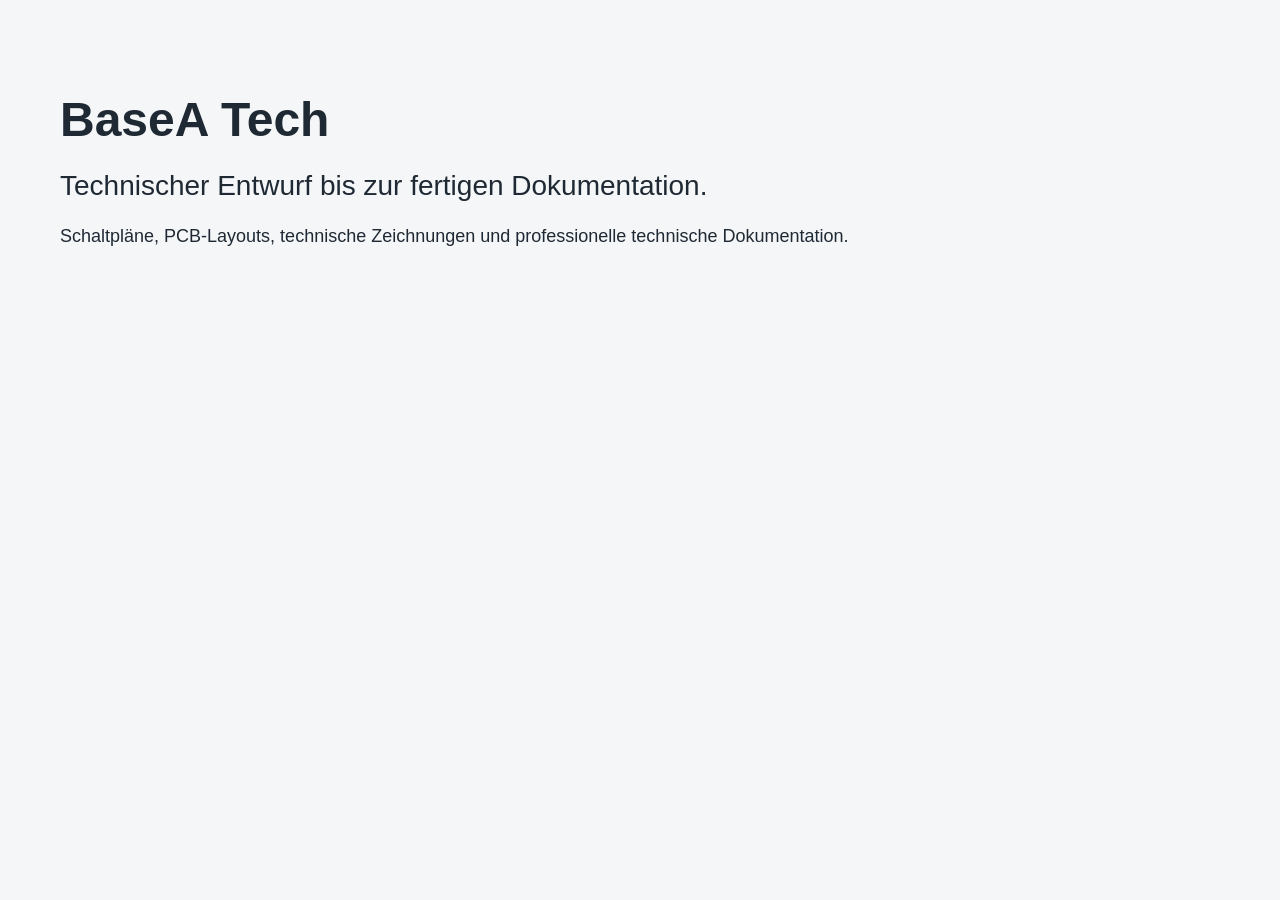
==== index.html @ b25e8784 "Initial website" ====
<!DOCTYPE html>
<html lang="de">
<head>
    <meta charset="UTF-8">
    <meta name="viewport" content="width=device-width, initial-scale=1.0">
    <link rel="stylesheet" href="css/style.css">
    <title>BaseA Tech</title>
</head>

<body>

    <h1>BaseA Tech</h1>
    <h2>Technischer Entwurf bis zur fertigen Dokumentation.</h2>

    <p>
        Schaltpläne, PCB-Layouts, technische Zeichnungen
        und professionelle technische Dokumentation.
    </p>

</body>
</html>
---- css/style.css ----
body {
    margin: 0;
    font-family: Arial, sans-serif;
    background: #f4f6f8;
    color: #1f2933;
}

body {
    padding: 60px;
}

h1 {
    font-size: 48px;
    margin-bottom: 10px;
}

h2 {
    font-size: 28px;
    font-weight: normal;
    margin-bottom: 20px;
}

p {
    font-size: 18px;
    line-height: 1.6;
    max-width: 800px;
}
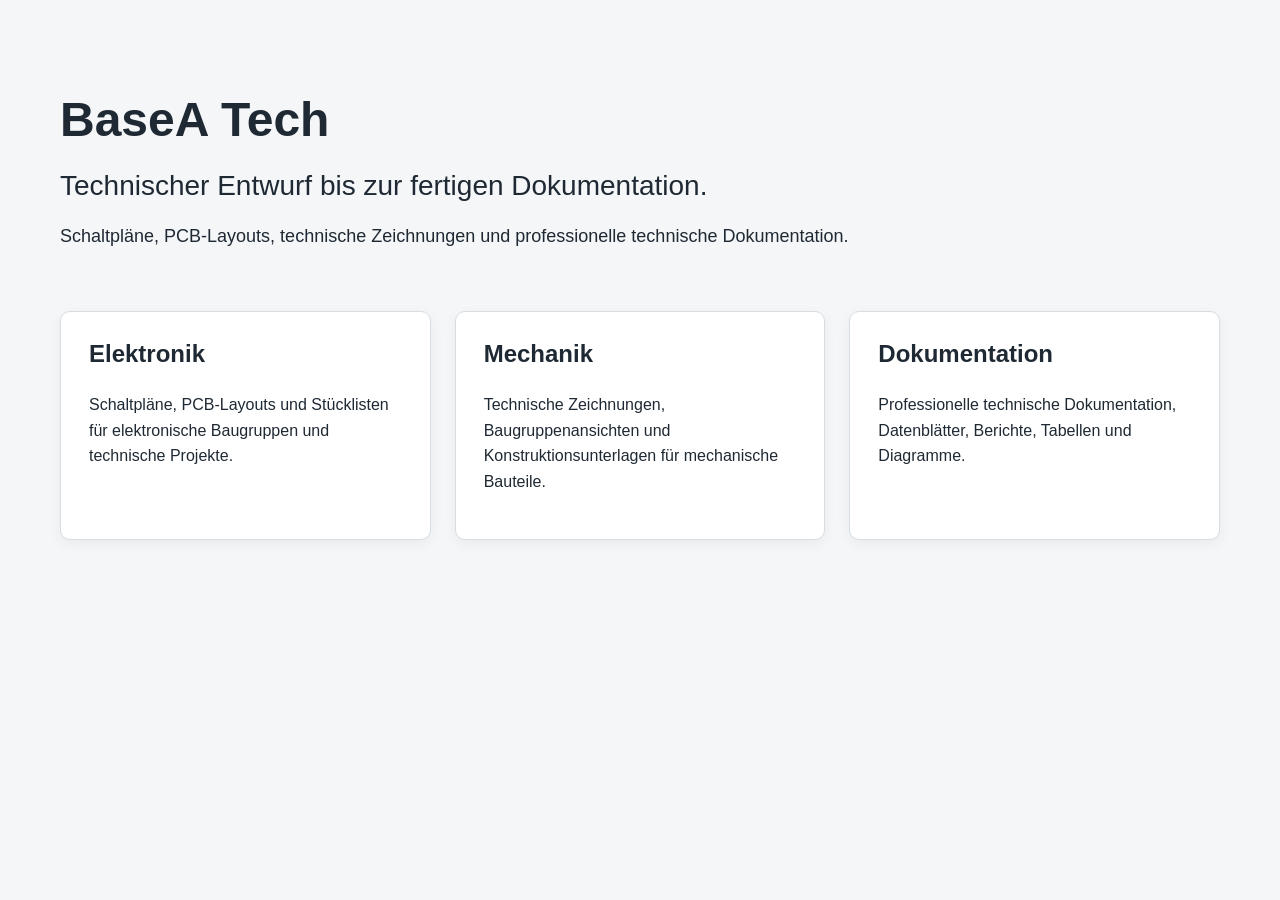
==== commit e0c5e1d3: "Add service cards" ====
--- a/index.html
+++ b/index.html
@@ -1,21 +1,61 @@
 <!DOCTYPE html>
 <html lang="de">
+
 <head>
     <meta charset="UTF-8">
     <meta name="viewport" content="width=device-width, initial-scale=1.0">
+
+    <title>BaseA Tech – Technischer Entwurf und Dokumentation</title>
+
+    <meta name="description"
+          content="BaseA Tech erstellt Schaltpläne, PCB-Layouts, technische Zeichnungen und professionelle technische Dokumentation.">
+
+    <meta name="robots" content="index, follow">
+
     <link rel="stylesheet" href="css/style.css">
-    <title>BaseA Tech</title>
 </head>
 
 <body>
 
     <h1>BaseA Tech</h1>
-    <h2>Technischer Entwurf bis zur fertigen Dokumentation.</h2>
+
+    <h2>
+        Technischer Entwurf bis zur fertigen Dokumentation.
+    </h2>
 
     <p>
         Schaltpläne, PCB-Layouts, technische Zeichnungen
         und professionelle technische Dokumentation.
     </p>
 
+    <section class="services">
+
+        <div class="service-card">
+            <h3>Elektronik</h3>
+            <p>
+                Schaltpläne, PCB-Layouts und Stücklisten
+                für elektronische Baugruppen und technische Projekte.
+            </p>
+        </div>
+
+        <div class="service-card">
+            <h3>Mechanik</h3>
+            <p>
+                Technische Zeichnungen, Baugruppenansichten
+                und Konstruktionsunterlagen für mechanische Bauteile.
+            </p>
+        </div>
+
+        <div class="service-card">
+            <h3>Dokumentation</h3>
+            <p>
+                Professionelle technische Dokumentation,
+                Datenblätter, Berichte, Tabellen und Diagramme.
+            </p>
+        </div>
+
+    </section>
+
 </body>
+
 </html>
--- a/css/style.css
+++ b/css/style.css
@@ -1,12 +1,9 @@
 body {
     margin: 0;
+    padding: 60px;
     font-family: Arial, sans-serif;
     background: #f4f6f8;
     color: #1f2933;
-}
-
-body {
-    padding: 60px;
 }
 
 h1 {
@@ -24,4 +21,31 @@
     font-size: 18px;
     line-height: 1.6;
     max-width: 800px;
+}
+
+.services {
+    display: flex;
+    gap: 24px;
+    margin-top: 60px;
+    flex-wrap: wrap;
+}
+
+.service-card {
+    flex: 1;
+    min-width: 240px;
+    background: white;
+    border: 1px solid #d7dde3;
+    border-radius: 10px;
+    padding: 28px;
+    box-shadow: 0 4px 14px rgba(0, 0, 0, 0.05);
+}
+
+.service-card h3 {
+    margin-top: 0;
+    font-size: 24px;
+}
+
+.service-card p {
+    font-size: 16px;
+    line-height: 1.6;
 }
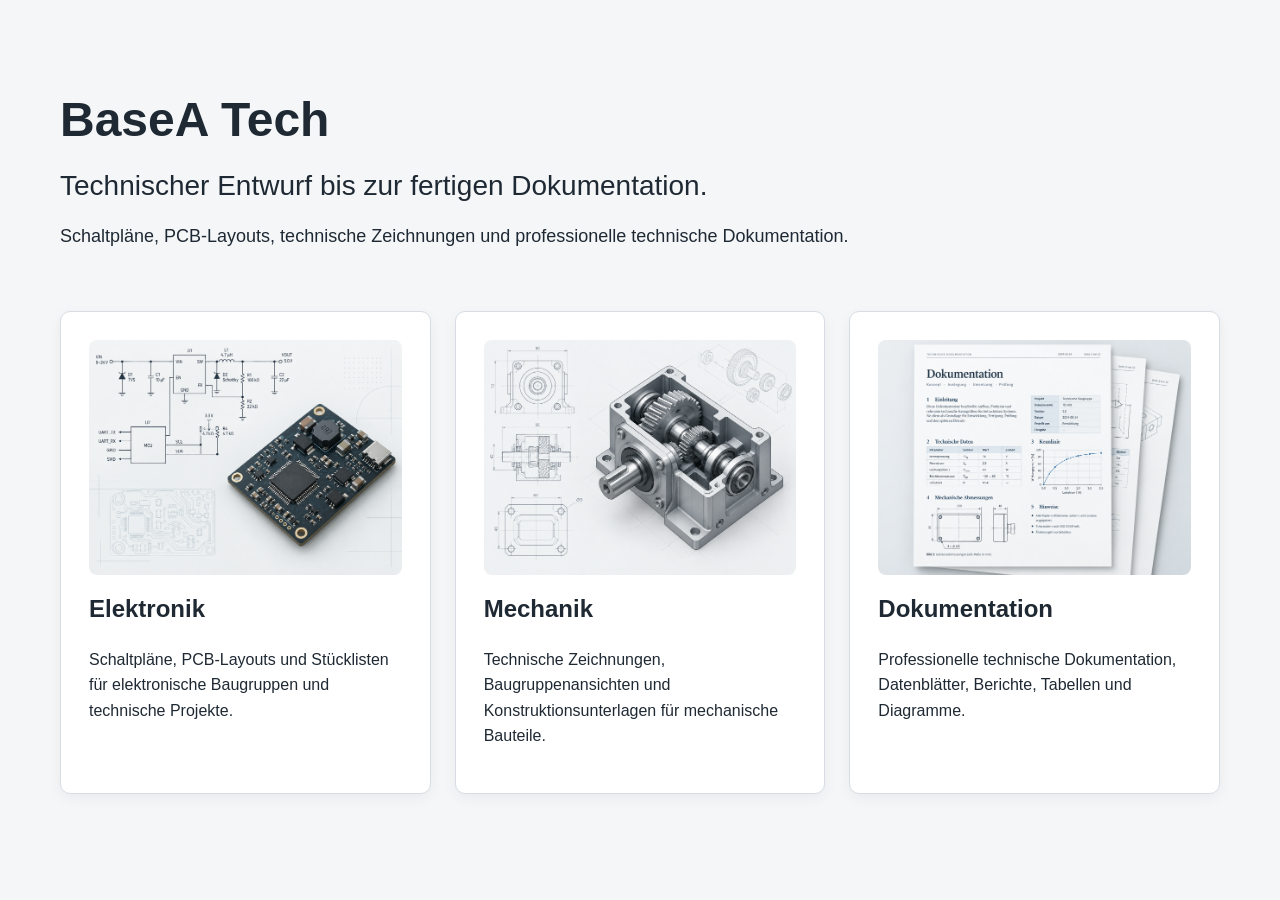
==== commit 9d394446: "Add service images" ====
--- a/index.html
+++ b/index.html
@@ -30,31 +30,48 @@
 
     <section class="services">
 
-        <div class="service-card">
-            <h3>Elektronik</h3>
-            <p>
-                Schaltpläne, PCB-Layouts und Stücklisten
-                für elektronische Baugruppen und technische Projekte.
-            </p>
-        </div>
+    <div class="service-card">
+        <img src="images/electronics.png"
+             alt="Schaltplan und PCB-Layout"
+             class="service-image">
 
-        <div class="service-card">
-            <h3>Mechanik</h3>
-            <p>
-                Technische Zeichnungen, Baugruppenansichten
-                und Konstruktionsunterlagen für mechanische Bauteile.
-            </p>
-        </div>
+        <h3>Elektronik</h3>
 
-        <div class="service-card">
-            <h3>Dokumentation</h3>
-            <p>
-                Professionelle technische Dokumentation,
-                Datenblätter, Berichte, Tabellen und Diagramme.
-            </p>
-        </div>
+        <p>
+            Schaltpläne, PCB-Layouts und Stücklisten
+            für elektronische Baugruppen und technische Projekte.
+        </p>
+    </div>
 
-    </section>
+
+    <div class="service-card">
+        <img src="images/mechanics.png"
+             alt="Technische Zeichnung einer Getriebebaugruppe"
+             class="service-image">
+
+        <h3>Mechanik</h3>
+
+        <p>
+            Technische Zeichnungen, Baugruppenansichten
+            und Konstruktionsunterlagen für mechanische Bauteile.
+        </p>
+    </div>
+
+
+    <div class="service-card">
+        <img src="images/documentation.png"
+             alt="Technische Dokumentation mit Tabellen und Diagrammen"
+             class="service-image">
+
+        <h3>Dokumentation</h3>
+
+        <p>
+            Professionelle technische Dokumentation,
+            Datenblätter, Berichte, Tabellen und Diagramme.
+        </p>
+    </div>
+
+</section>
 
 </body>
 
--- a/css/style.css
+++ b/css/style.css
@@ -48,4 +48,14 @@
 .service-card p {
     font-size: 16px;
     line-height: 1.6;
+}
+
+.service-image {
+    width: 100%;
+    height: auto;
+    aspect-ratio: 4 / 3;
+    object-fit: contain;
+    border-radius: 8px;
+    margin-bottom: 20px;
+    display: block;
 }
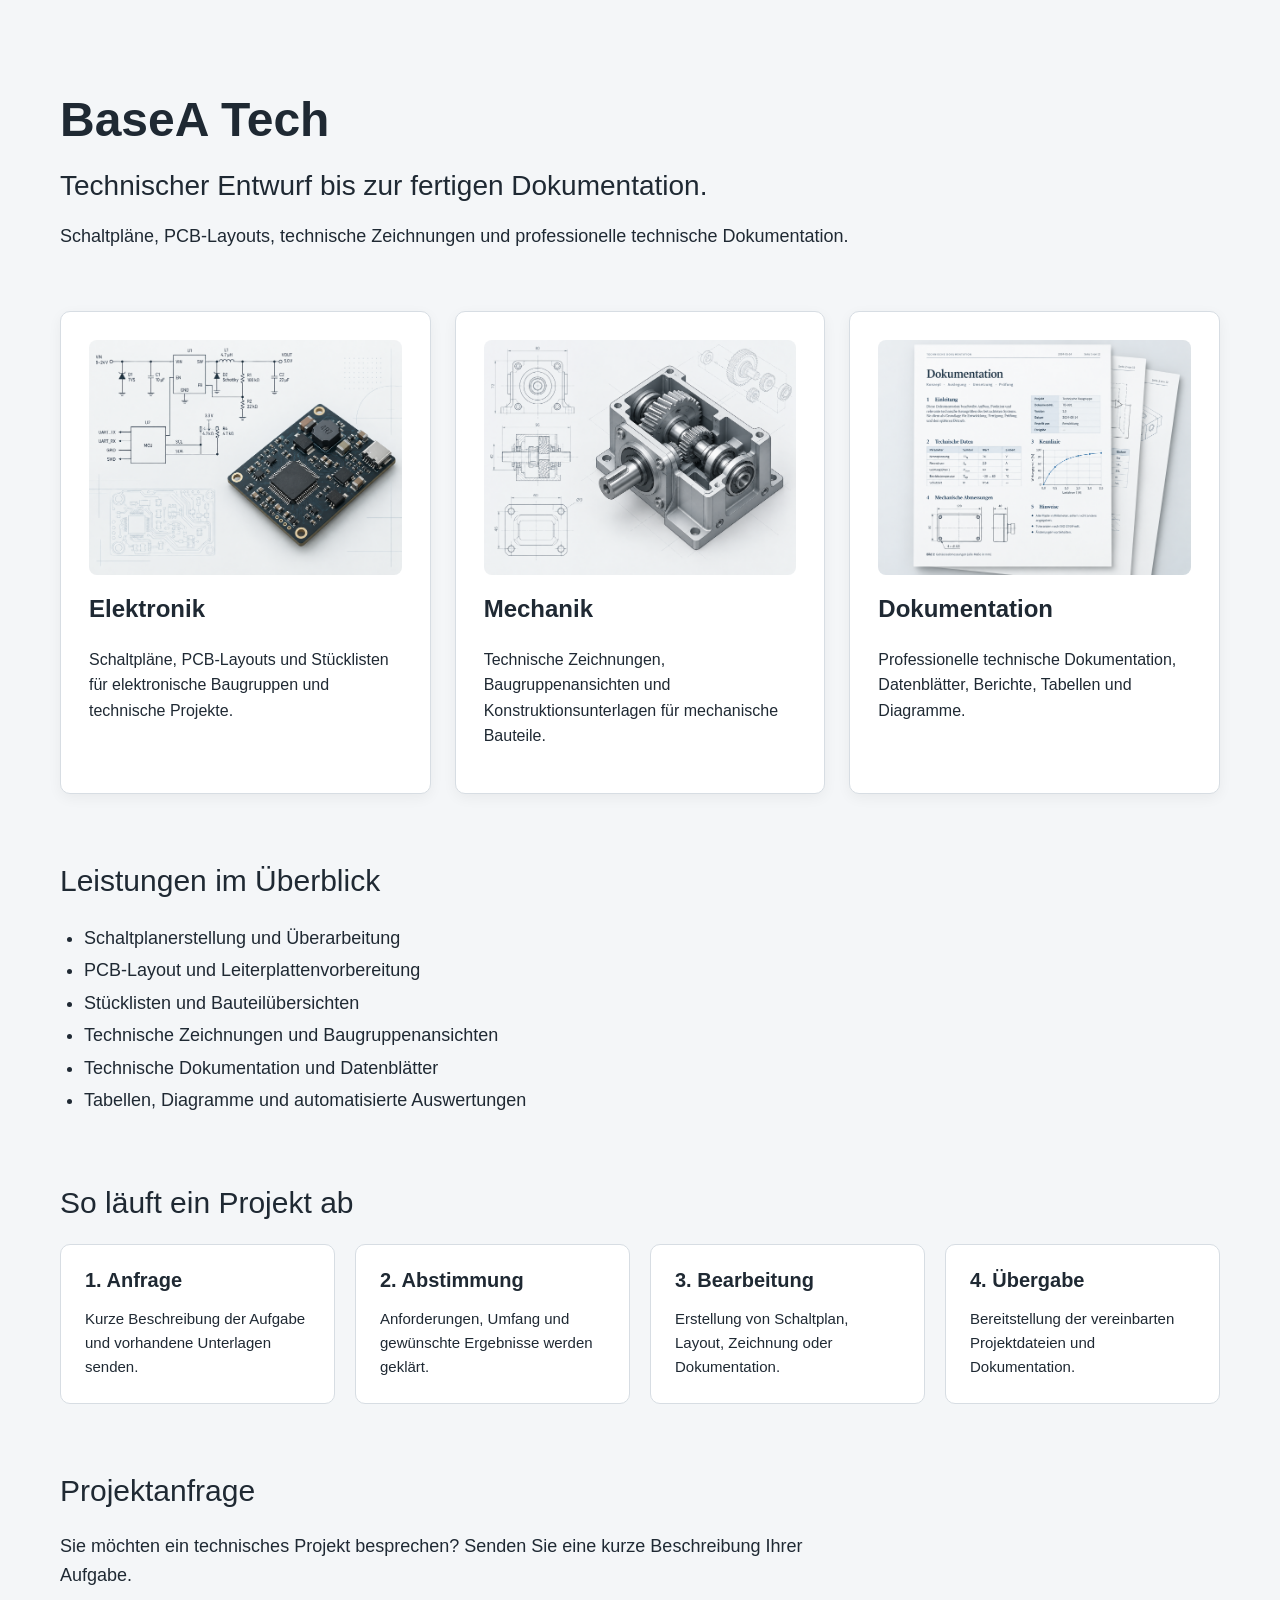
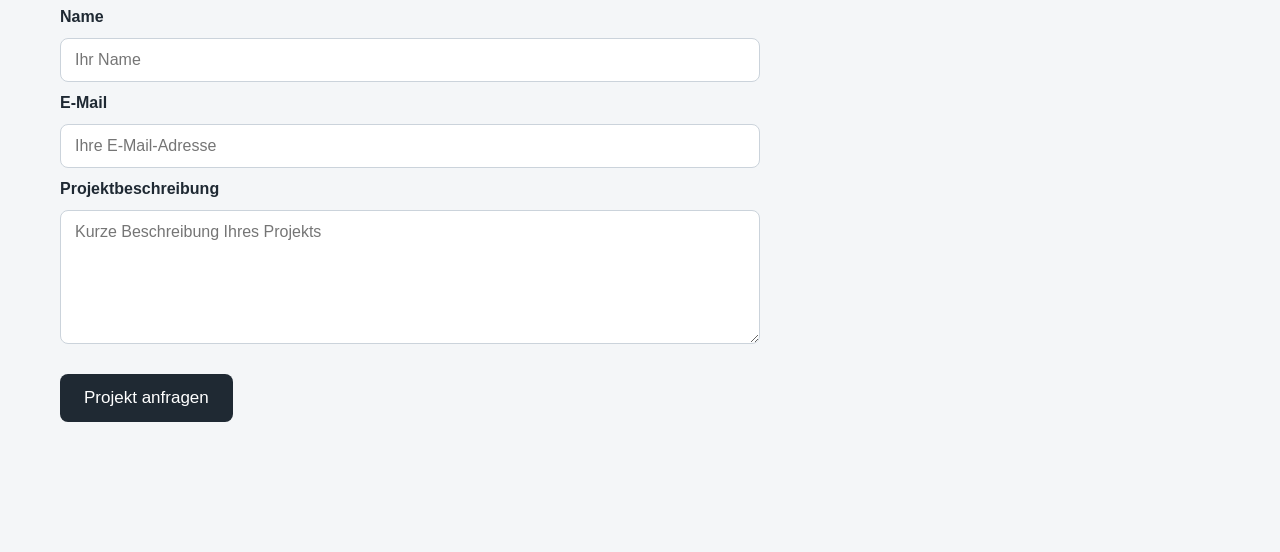
==== commit 73e30c8b: "Add contact form and project workflow" ====
--- a/index.html
+++ b/index.html
@@ -28,7 +28,7 @@
         und professionelle technische Dokumentation.
     </p>
 
-    <section class="services">
+<section class="services">
 
     <div class="service-card">
         <img src="images/electronics.png"
@@ -73,6 +73,87 @@
 
 </section>
 
+<section class="overview">
+    <h2>Leistungen im Überblick</h2>
+
+    <ul>
+        <li>Schaltplanerstellung und Überarbeitung</li>
+        <li>PCB-Layout und Leiterplattenvorbereitung</li>
+        <li>Stücklisten und Bauteilübersichten</li>
+        <li>Technische Zeichnungen und Baugruppenansichten</li>
+        <li>Technische Dokumentation und Datenblätter</li>
+        <li>Tabellen, Diagramme und automatisierte Auswertungen</li>
+    </ul>
+</section>
+
+<section class="workflow">
+    <h2>So läuft ein Projekt ab</h2>
+
+    <div class="workflow-grid">
+        <div>
+            <strong>1. Anfrage</strong>
+            <p>Kurze Beschreibung der Aufgabe und vorhandene Unterlagen senden.</p>
+        </div>
+
+        <div>
+            <strong>2. Abstimmung</strong>
+            <p>Anforderungen, Umfang und gewünschte Ergebnisse werden geklärt.</p>
+        </div>
+
+        <div>
+            <strong>3. Bearbeitung</strong>
+            <p>Erstellung von Schaltplan, Layout, Zeichnung oder Dokumentation.</p>
+        </div>
+
+        <div>
+            <strong>4. Übergabe</strong>
+            <p>Bereitstellung der vereinbarten Projektdateien und Dokumentation.</p>
+        </div>
+    </div>
+</section>
+
+<section class="contact">
+    <h2>Projektanfrage</h2>
+
+    <p>
+        Sie möchten ein technisches Projekt besprechen?
+        Senden Sie eine kurze Beschreibung Ihrer Aufgabe.
+    </p>
+
+    <form class="contact-form"
+          action="https://formspree.io/f/mjyvqeoq"
+          method="POST">
+
+        <label for="name">Name</label>
+        <input type="text"
+               id="name"
+               name="name"
+               placeholder="Ihr Name"
+               required>
+
+        <label for="email">E-Mail</label>
+        <input type="email"
+               id="email"
+               name="email"
+               placeholder="Ihre E-Mail-Adresse"
+               required>
+
+        <label for="message">Projektbeschreibung</label>
+        <textarea id="message"
+                  name="message"
+                  rows="6"
+                  placeholder="Kurze Beschreibung Ihres Projekts"
+                  required></textarea>
+
+        <button type="submit" class="contact-button">
+            Projekt anfragen
+        </button>
+        <input type="hidden"
+            name="_redirect"
+            value="https://e37231572.github.io/basea-tech/danke.html">
+    </form>
+</section>
+
 </body>
 
 </html>
--- a/css/style.css
+++ b/css/style.css
@@ -58,4 +58,131 @@
     border-radius: 8px;
     margin-bottom: 20px;
     display: block;
+}
+
+.overview,
+.workflow,
+.contact {
+    margin-top: 70px;
+}
+
+.overview h2,
+.workflow h2,
+.contact h2 {
+    font-size: 30px;
+    margin-bottom: 24px;
+}
+
+.overview ul {
+    font-size: 18px;
+    line-height: 1.8;
+    padding-left: 24px;
+}
+
+.workflow-grid {
+    display: grid;
+    grid-template-columns: repeat(4, 1fr);
+    gap: 20px;
+}
+
+.workflow-grid div {
+    background: white;
+    border: 1px solid #d7dde3;
+    border-radius: 10px;
+    padding: 24px;
+}
+
+.workflow-grid strong {
+    font-size: 20px;
+}
+
+.workflow-grid p {
+    font-size: 15px;
+    margin-bottom: 0;
+}
+
+.contact {
+    padding-bottom: 70px;
+}
+
+.contact-button {
+    display: inline-block;
+    margin-top: 18px;
+    padding: 14px 24px;
+    background: #1f2933;
+    color: white;
+    text-decoration: none;
+    border-radius: 8px;
+    font-size: 17px;
+    transition: background 0.2s ease, transform 0.2s ease;
+}
+
+.contact-button:hover {
+    background: #334155;
+    transform: translateY(-1px);
+}
+
+@media (max-width: 900px) {
+    .workflow-grid {
+        grid-template-columns: 1fr 1fr;
+    }
+}
+
+@media (max-width: 600px) {
+    body {
+        padding: 24px;
+    }
+
+    .workflow-grid {
+        grid-template-columns: 1fr;
+    }
+}
+
+.contact-form {
+    max-width: 700px;
+    display: flex;
+    flex-direction: column;
+    gap: 12px;
+}
+
+.contact-form label {
+    font-size: 16px;
+    font-weight: bold;
+}
+
+.contact-form input,
+.contact-form textarea {
+    width: 100%;
+    box-sizing: border-box;
+    padding: 12px 14px;
+    font-family: Arial, sans-serif;
+    font-size: 16px;
+    border: 1px solid #cbd3db;
+    border-radius: 8px;
+    background: white;
+}
+
+.contact-form input:focus,
+.contact-form textarea:focus {
+    outline: none;
+    border-color: #64748b;
+}
+
+.contact-form .contact-button {
+    align-self: flex-start;
+    border: none;
+    cursor: pointer;
+}
+
+.thank-you {
+    max-width: 700px;
+    margin-top: 120px;
+}
+
+.thank-you h1 {
+    font-size: 42px;
+}
+
+.thank-you p {
+    margin-bottom: 28px;
 }
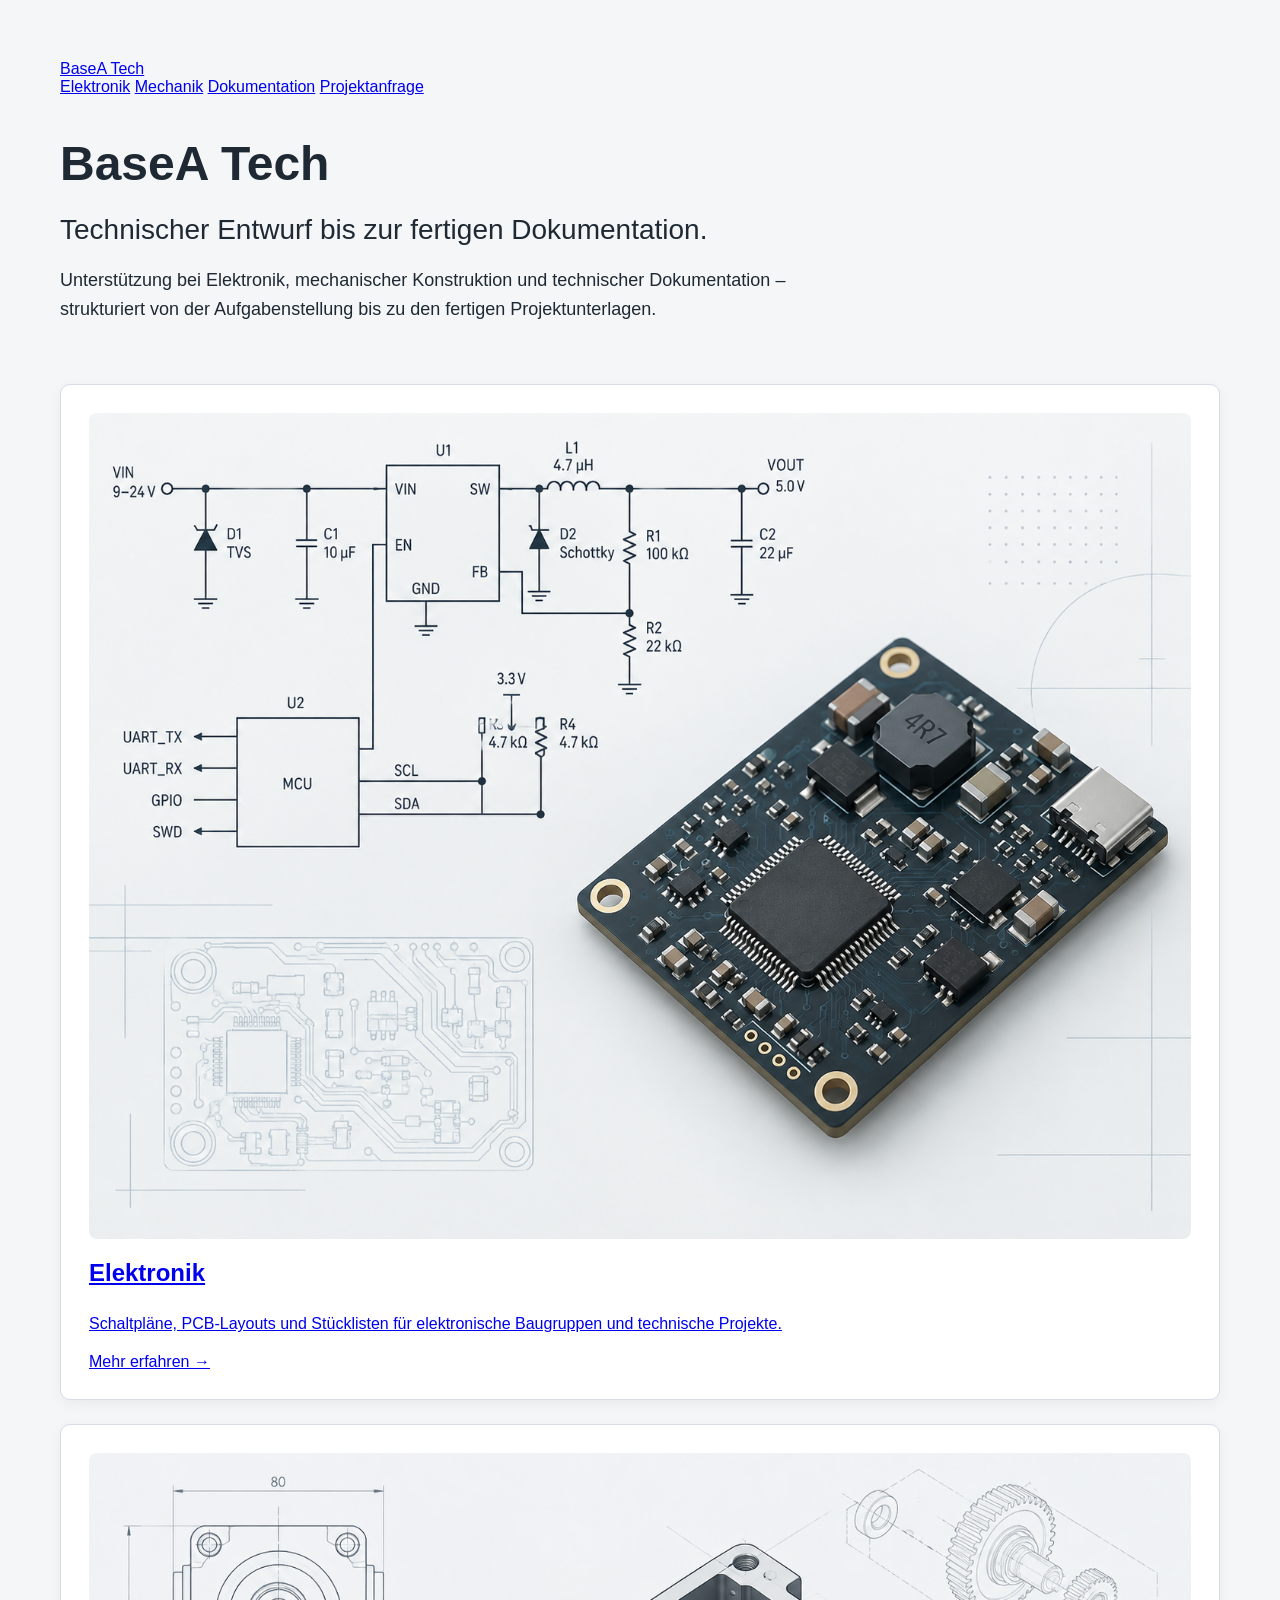
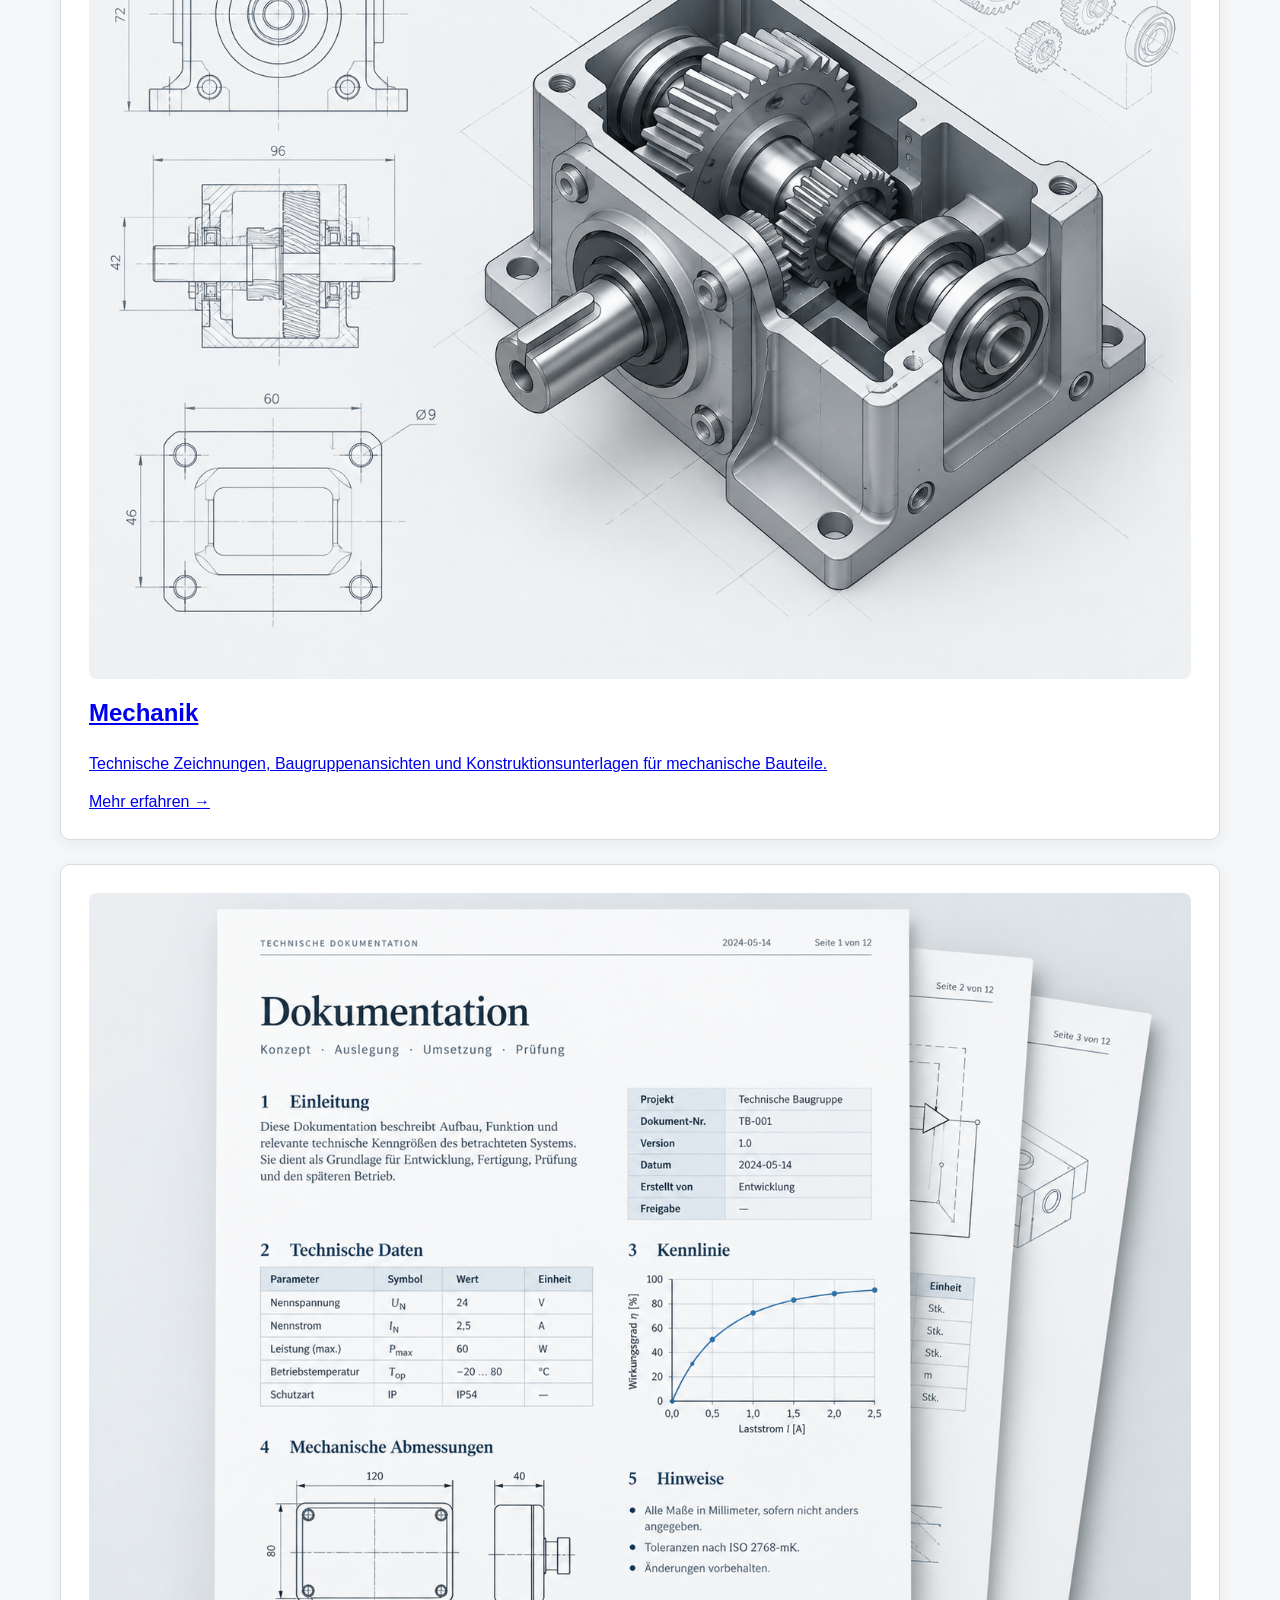
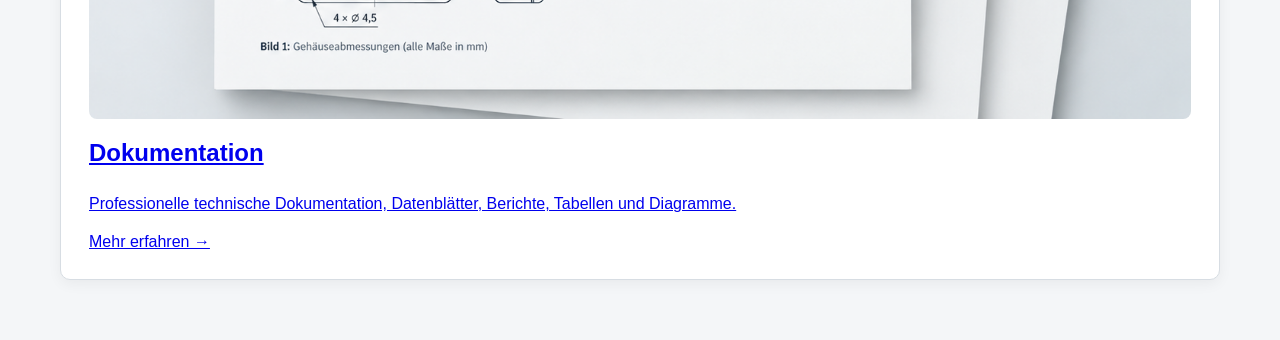
==== commit 17fe5e61: "Update BaseA Tech website structure" ====
--- a/index.html
+++ b/index.html
@@ -8,7 +8,7 @@
     <title>BaseA Tech – Technischer Entwurf und Dokumentation</title>
 
     <meta name="description"
-          content="BaseA Tech erstellt Schaltpläne, PCB-Layouts, technische Zeichnungen und professionelle technische Dokumentation.">
+          content="BaseA Tech unterstützt bei Elektronik, mechanischer Konstruktion und professioneller technischer Dokumentation.">
 
     <meta name="robots" content="index, follow">
 
@@ -17,142 +17,112 @@
 
 <body>
 
-    <h1>BaseA Tech</h1>
+<header class="site-header">
+    <a href="index.html" class="logo">BaseA Tech</a>
 
-    <h2>
-        Technischer Entwurf bis zur fertigen Dokumentation.
-    </h2>
+    <nav class="main-nav" aria-label="Hauptnavigation">
+        <a href="elektronik.html">Elektronik</a>
+        <a href="mechanik.html">Mechanik</a>
+        <a href="dokumentation.html">Dokumentation</a>
+        <a href="anfrage.html">Projektanfrage</a>
+    </nav>
+</header>
 
-    <p>
-        Schaltpläne, PCB-Layouts, technische Zeichnungen
-        und professionelle technische Dokumentation.
-    </p>
+<main>
 
-<section class="services">
+    <section class="hero">
 
-    <div class="service-card">
-        <img src="images/electronics.png"
-             alt="Schaltplan und PCB-Layout"
-             class="service-image">
+        <h1>BaseA Tech</h1>
 
-        <h3>Elektronik</h3>
+        <h2>
+            Technischer Entwurf bis zur fertigen Dokumentation.
+        </h2>
 
         <p>
-            Schaltpläne, PCB-Layouts und Stücklisten
-            für elektronische Baugruppen und technische Projekte.
+            Unterstützung bei Elektronik, mechanischer Konstruktion
+            und technischer Dokumentation – strukturiert von der
+            Aufgabenstellung bis zu den fertigen Projektunterlagen.
         </p>
-    </div>
+
+    </section>
 
 
-    <div class="service-card">
-        <img src="images/mechanics.png"
-             alt="Technische Zeichnung einer Getriebebaugruppe"
-             class="service-image">
+    <section class="services">
 
-        <h3>Mechanik</h3>
+        <a href="elektronik.html" class="service-link">
 
-        <p>
-            Technische Zeichnungen, Baugruppenansichten
-            und Konstruktionsunterlagen für mechanische Bauteile.
-        </p>
-    </div>
+            <div class="service-card">
+
+                <img src="images/electronics.png"
+                     alt="Schaltplan und PCB-Layout"
+                     class="service-image">
+
+                <h3>Elektronik</h3>
+
+                <p>
+                    Schaltpläne, PCB-Layouts und Stücklisten
+                    für elektronische Baugruppen und technische Projekte.
+                </p>
+
+                <span class="service-more">
+                    Mehr erfahren →
+                </span>
+
+            </div>
+
+        </a>
 
 
-    <div class="service-card">
-        <img src="images/documentation.png"
-             alt="Technische Dokumentation mit Tabellen und Diagrammen"
-             class="service-image">
+        <a href="mechanik.html" class="service-link">
 
-        <h3>Dokumentation</h3>
+            <div class="service-card">
 
-        <p>
-            Professionelle technische Dokumentation,
-            Datenblätter, Berichte, Tabellen und Diagramme.
-        </p>
-    </div>
+                <img src="images/mechanics.png"
+                     alt="Technische Zeichnung einer Getriebebaugruppe"
+                     class="service-image">
 
-</section>
+                <h3>Mechanik</h3>
 
-<section class="overview">
-    <h2>Leistungen im Überblick</h2>
+                <p>
+                    Technische Zeichnungen, Baugruppenansichten
+                    und Konstruktionsunterlagen für mechanische Bauteile.
+                </p>
 
-    <ul>
-        <li>Schaltplanerstellung und Überarbeitung</li>
-        <li>PCB-Layout und Leiterplattenvorbereitung</li>
-        <li>Stücklisten und Bauteilübersichten</li>
-        <li>Technische Zeichnungen und Baugruppenansichten</li>
-        <li>Technische Dokumentation und Datenblätter</li>
-        <li>Tabellen, Diagramme und automatisierte Auswertungen</li>
-    </ul>
-</section>
+                <span class="service-more">
+                    Mehr erfahren →
+                </span>
 
-<section class="workflow">
-    <h2>So läuft ein Projekt ab</h2>
+            </div>
 
-    <div class="workflow-grid">
-        <div>
-            <strong>1. Anfrage</strong>
-            <p>Kurze Beschreibung der Aufgabe und vorhandene Unterlagen senden.</p>
-        </div>
+        </a>
 
-        <div>
-            <strong>2. Abstimmung</strong>
-            <p>Anforderungen, Umfang und gewünschte Ergebnisse werden geklärt.</p>
-        </div>
 
-        <div>
-            <strong>3. Bearbeitung</strong>
-            <p>Erstellung von Schaltplan, Layout, Zeichnung oder Dokumentation.</p>
-        </div>
+        <a href="dokumentation.html" class="service-link">
 
-        <div>
-            <strong>4. Übergabe</strong>
-            <p>Bereitstellung der vereinbarten Projektdateien und Dokumentation.</p>
-        </div>
-    </div>
-</section>
+            <div class="service-card">
 
-<section class="contact">
-    <h2>Projektanfrage</h2>
+                <img src="images/documentation.png"
+                     alt="Technische Dokumentation mit Tabellen und Diagrammen"
+                     class="service-image">
 
-    <p>
-        Sie möchten ein technisches Projekt besprechen?
-        Senden Sie eine kurze Beschreibung Ihrer Aufgabe.
-    </p>
+                <h3>Dokumentation</h3>
 
-    <form class="contact-form"
-          action="https://formspree.io/f/mjyvqeoq"
-          method="POST">
+                <p>
+                    Professionelle technische Dokumentation,
+                    Datenblätter, Berichte, Tabellen und Diagramme.
+                </p>
 
-        <label for="name">Name</label>
-        <input type="text"
-               id="name"
-               name="name"
-               placeholder="Ihr Name"
-               required>
+                <span class="service-more">
+                    Mehr erfahren →
+                </span>
 
-        <label for="email">E-Mail</label>
-        <input type="email"
-               id="email"
-               name="email"
-               placeholder="Ihre E-Mail-Adresse"
-               required>
+            </div>
 
-        <label for="message">Projektbeschreibung</label>
-        <textarea id="message"
-                  name="message"
-                  rows="6"
-                  placeholder="Kurze Beschreibung Ihres Projekts"
-                  required></textarea>
+        </a>
 
-        <button type="submit" class="contact-button">
-            Projekt anfragen
-        </button>
-        <input type="hidden"
-            name="_redirect"
-            value="https://e37231572.github.io/basea-tech/danke.html">
-    </form>
-</section>
+    </section>
+
+</main>
 
 </body>
 
